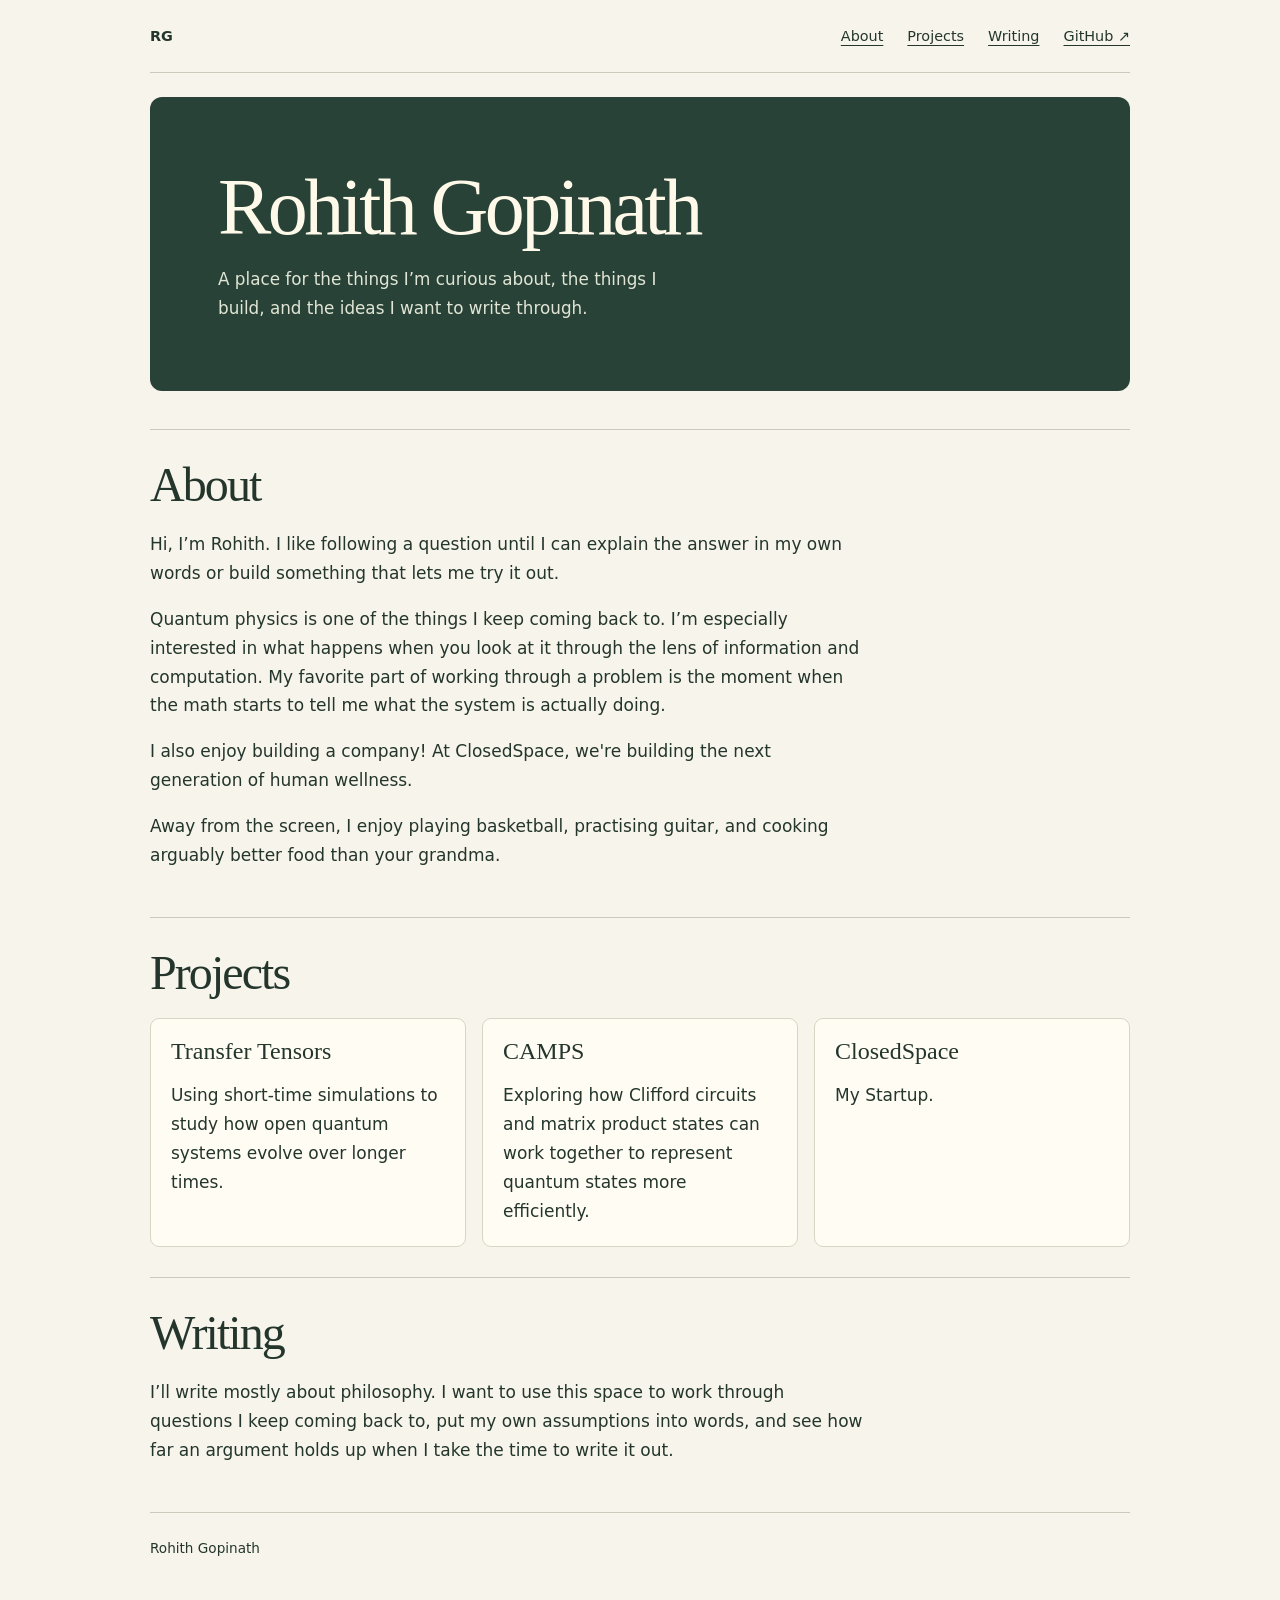
==== index.html @ 57597080 "Add files via upload" ====
<!doctype html>
<html lang="en">
<meta charset="utf-8">
<meta name="viewport" content="width=device-width,initial-scale=1">
<title>Rohith Gopinath</title>
<style>
*{box-sizing:border-box}
body{margin:0;background:#f7f4eb;color:#24362c;font:17px/1.7 system-ui,sans-serif}
.wrap{width:min(1080px,calc(100% - 40px));margin:auto}
a{color:inherit;text-underline-offset:.25em}
a:focus-visible{outline:2px solid #b65834;outline-offset:5px}
nav{display:flex;flex-wrap:wrap;gap:12px 24px;padding:24px 0;border-bottom:1px solid #cbcbbd;font-size:.9rem}
nav strong{margin-right:auto}
header{background:#203a30;color:#fff9e9;border-radius:18px;padding:clamp(28px,7vw,88px);margin:28px 0 56px}
.kicker{font-size:.75rem;font-weight:700;letter-spacing:.19em;text-transform:uppercase}
header .kicker{color:#d6dcb4}
h1,h2,h3{font-family:Georgia,serif;line-height:1.05;font-weight:400;margin:0}
h1{font-size:clamp(3rem,10vw,7rem);letter-spacing:-.06em}
header p:last-child{max-width:44ch;margin:24px 0 0;color:#e0e5d5;font-size:1.15rem}
section{padding:36px 0;border-top:1px solid #cbcbbd}
h2{font-size:clamp(2.4rem,6vw,4rem);letter-spacing:-.04em;margin:10px 0 24px}
.prose{max-width:66ch}
.grid{display:grid;grid-template-columns:repeat(auto-fit,minmax(min(100%,245px),1fr));gap:16px}
article{background:#fffcf4;border:1px solid #d8d5c6;border-radius:14px;padding:24px}
article .kicker{color:#8b432b}
h3{font-size:1.8rem}
article p:last-child{margin-bottom:0}
footer{border-top:1px solid #cbcbbd;padding:24px 0 40px;font-size:.85rem}
.wrap{width:min(980px,calc(100% - 40px))}
header{background:#294237;border-radius:12px;padding:clamp(30px,6vw,68px);margin:24px 0 38px}
h1{font-size:clamp(2.7rem,7vw,5rem);letter-spacing:-.045em}
header p:last-child{font-size:1.05rem;margin-top:16px}
section{padding:30px 0}
h2{font-size:clamp(2rem,5vw,3rem);margin:0 0 20px}
article{border-radius:9px;padding:20px}
h3{font-size:1.5rem}
</style>
<div class="wrap">
<nav aria-label="Main navigation"><strong>RG</strong><a href="#about">About</a><a href="#projects">Projects</a><a href="#writing">Writing</a><a href="https://github.com/TheRGopinath">GitHub ↗</a></nav>
<main>
<header><h1>Rohith Gopinath</h1><p>A place for the things I’m curious about, the things I build, and the ideas I want to write through.</p></header>
<section id="about"><h2>About</h2><div class="prose">
<p>Hi, I’m Rohith. I like following a question until I can explain the answer in my own words or build something that lets me try it out.</p>
<p>Quantum physics is one of the things I keep coming back to. I’m especially interested in what happens when you look at it through the lens of information and computation. My favorite part of working through a problem is the moment when the math starts to tell me what the system is actually doing.</p>
<p>I also enjoy building a company! At ClosedSpace, we're building the next generation of human wellness.</p>
<p>Away from the screen, I enjoy playing basketball, practising guitar, and cooking arguably better food than your grandma.</p>
</div></section>
<section id="projects"><h2>Projects</h2><div class="grid">
<article><h3>Transfer Tensors</h3><p>Using short-time simulations to study how open quantum systems evolve over longer times.</p></article>
<article><h3>CAMPS</h3><p>Exploring how Clifford circuits and matrix product states can work together to represent quantum states more efficiently.</p></article>
<article><h3>ClosedSpace</h3><p>My Startup.</p></article>
</div></section>
<section id="writing"><h2>Writing</h2><p class="prose">I’ll write mostly about philosophy. I want to use this space to work through questions I keep coming back to, put my own assumptions into words, and see how far an argument holds up when I take the time to write it out.</p></section>
</main>
<footer>Rohith Gopinath</footer>
</div>
</html>
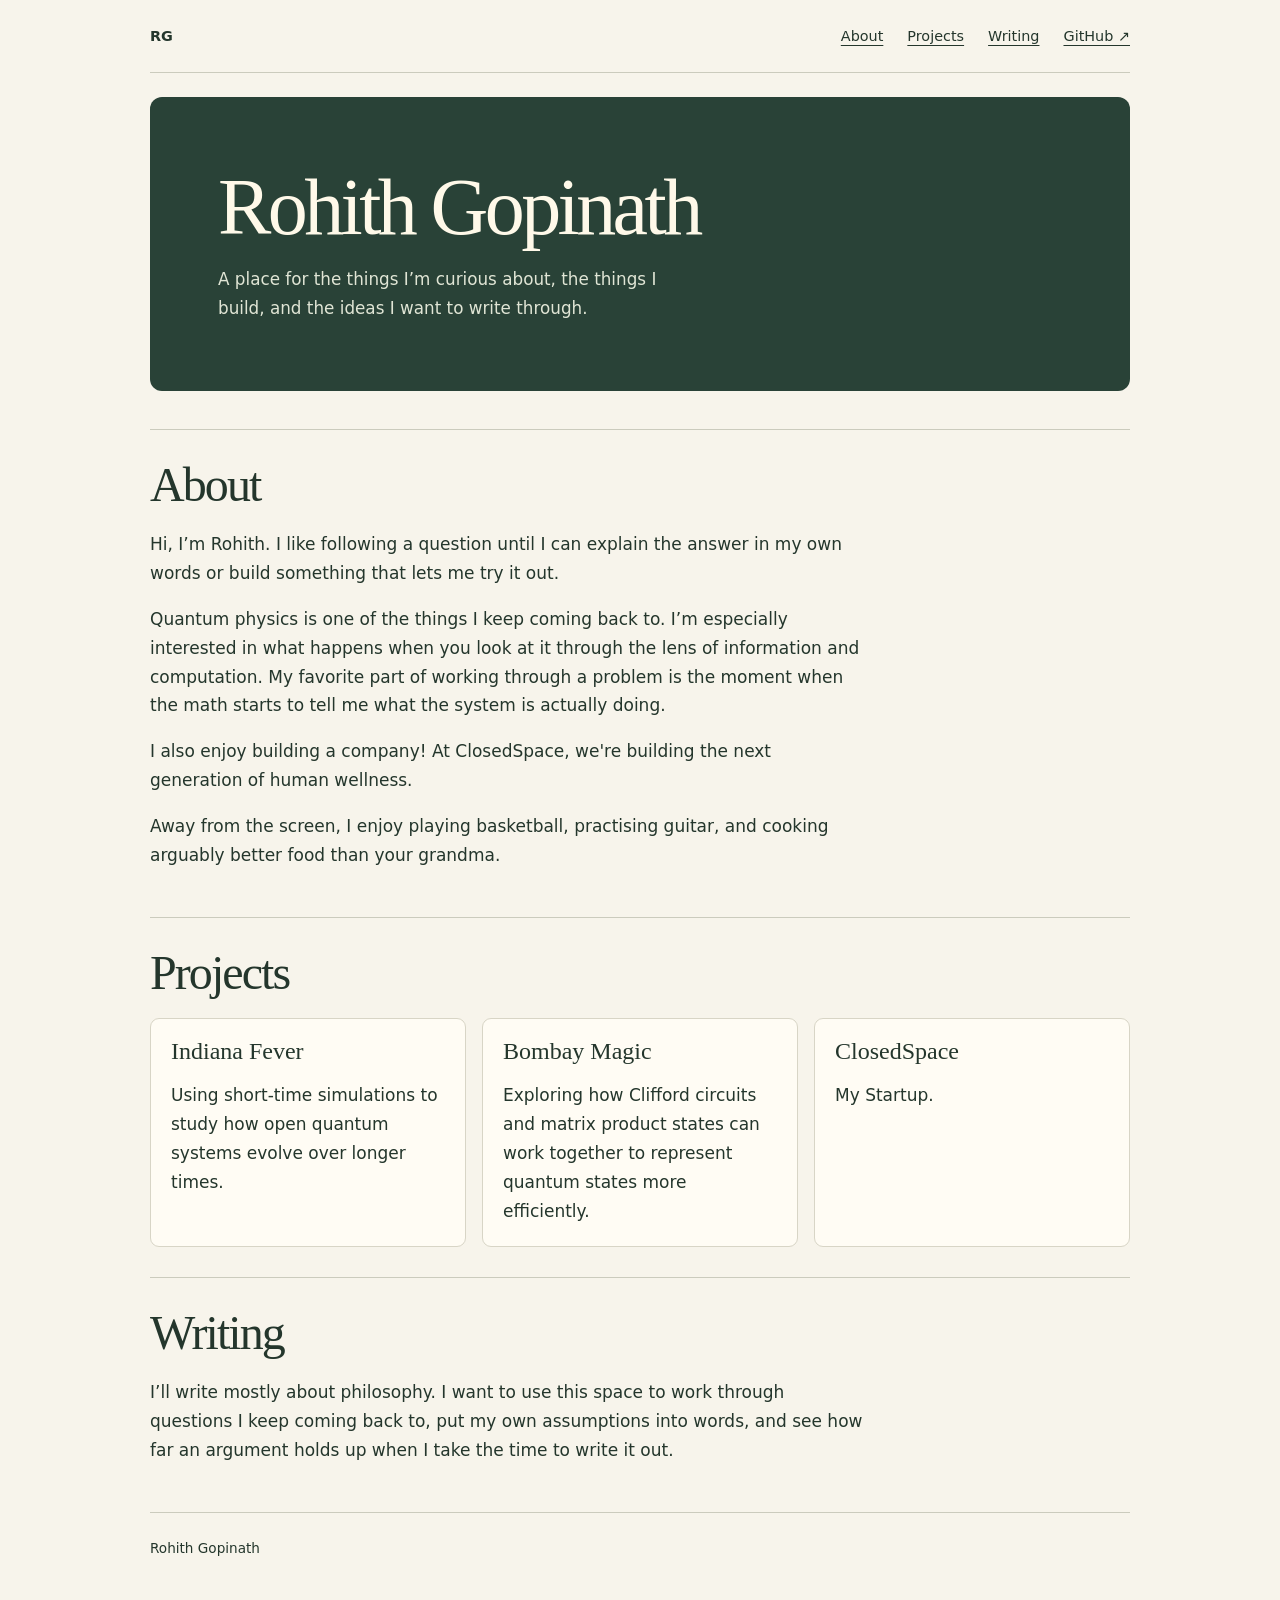
==== commit 130700db: "Update index.html" ====
--- a/index.html
+++ b/index.html
@@ -1,57 +1,57 @@
-<!doctype html>
-<html lang="en">
-<meta charset="utf-8">
-<meta name="viewport" content="width=device-width,initial-scale=1">
-<title>Rohith Gopinath</title>
-<style>
-*{box-sizing:border-box}
-body{margin:0;background:#f7f4eb;color:#24362c;font:17px/1.7 system-ui,sans-serif}
-.wrap{width:min(1080px,calc(100% - 40px));margin:auto}
-a{color:inherit;text-underline-offset:.25em}
-a:focus-visible{outline:2px solid #b65834;outline-offset:5px}
-nav{display:flex;flex-wrap:wrap;gap:12px 24px;padding:24px 0;border-bottom:1px solid #cbcbbd;font-size:.9rem}
-nav strong{margin-right:auto}
-header{background:#203a30;color:#fff9e9;border-radius:18px;padding:clamp(28px,7vw,88px);margin:28px 0 56px}
-.kicker{font-size:.75rem;font-weight:700;letter-spacing:.19em;text-transform:uppercase}
-header .kicker{color:#d6dcb4}
-h1,h2,h3{font-family:Georgia,serif;line-height:1.05;font-weight:400;margin:0}
-h1{font-size:clamp(3rem,10vw,7rem);letter-spacing:-.06em}
-header p:last-child{max-width:44ch;margin:24px 0 0;color:#e0e5d5;font-size:1.15rem}
-section{padding:36px 0;border-top:1px solid #cbcbbd}
-h2{font-size:clamp(2.4rem,6vw,4rem);letter-spacing:-.04em;margin:10px 0 24px}
-.prose{max-width:66ch}
-.grid{display:grid;grid-template-columns:repeat(auto-fit,minmax(min(100%,245px),1fr));gap:16px}
-article{background:#fffcf4;border:1px solid #d8d5c6;border-radius:14px;padding:24px}
-article .kicker{color:#8b432b}
-h3{font-size:1.8rem}
-article p:last-child{margin-bottom:0}
-footer{border-top:1px solid #cbcbbd;padding:24px 0 40px;font-size:.85rem}
-.wrap{width:min(980px,calc(100% - 40px))}
-header{background:#294237;border-radius:12px;padding:clamp(30px,6vw,68px);margin:24px 0 38px}
-h1{font-size:clamp(2.7rem,7vw,5rem);letter-spacing:-.045em}
-header p:last-child{font-size:1.05rem;margin-top:16px}
-section{padding:30px 0}
-h2{font-size:clamp(2rem,5vw,3rem);margin:0 0 20px}
-article{border-radius:9px;padding:20px}
-h3{font-size:1.5rem}
-</style>
-<div class="wrap">
-<nav aria-label="Main navigation"><strong>RG</strong><a href="#about">About</a><a href="#projects">Projects</a><a href="#writing">Writing</a><a href="https://github.com/TheRGopinath">GitHub ↗</a></nav>
-<main>
-<header><h1>Rohith Gopinath</h1><p>A place for the things I’m curious about, the things I build, and the ideas I want to write through.</p></header>
-<section id="about"><h2>About</h2><div class="prose">
-<p>Hi, I’m Rohith. I like following a question until I can explain the answer in my own words or build something that lets me try it out.</p>
-<p>Quantum physics is one of the things I keep coming back to. I’m especially interested in what happens when you look at it through the lens of information and computation. My favorite part of working through a problem is the moment when the math starts to tell me what the system is actually doing.</p>
-<p>I also enjoy building a company! At ClosedSpace, we're building the next generation of human wellness.</p>
-<p>Away from the screen, I enjoy playing basketball, practising guitar, and cooking arguably better food than your grandma.</p>
-</div></section>
-<section id="projects"><h2>Projects</h2><div class="grid">
-<article><h3>Transfer Tensors</h3><p>Using short-time simulations to study how open quantum systems evolve over longer times.</p></article>
-<article><h3>CAMPS</h3><p>Exploring how Clifford circuits and matrix product states can work together to represent quantum states more efficiently.</p></article>
-<article><h3>ClosedSpace</h3><p>My Startup.</p></article>
-</div></section>
-<section id="writing"><h2>Writing</h2><p class="prose">I’ll write mostly about philosophy. I want to use this space to work through questions I keep coming back to, put my own assumptions into words, and see how far an argument holds up when I take the time to write it out.</p></section>
-</main>
-<footer>Rohith Gopinath</footer>
-</div>
+<!doctype html>
+<html lang="en">
+<meta charset="utf-8">
+<meta name="viewport" content="width=device-width,initial-scale=1">
+<title>Rohith Gopinath</title>
+<style>
+*{box-sizing:border-box}
+body{margin:0;background:#f7f4eb;color:#24362c;font:17px/1.7 system-ui,sans-serif}
+.wrap{width:min(1080px,calc(100% - 40px));margin:auto}
+a{color:inherit;text-underline-offset:.25em}
+a:focus-visible{outline:2px solid #b65834;outline-offset:5px}
+nav{display:flex;flex-wrap:wrap;gap:12px 24px;padding:24px 0;border-bottom:1px solid #cbcbbd;font-size:.9rem}
+nav strong{margin-right:auto}
+header{background:#203a30;color:#fff9e9;border-radius:18px;padding:clamp(28px,7vw,88px);margin:28px 0 56px}
+.kicker{font-size:.75rem;font-weight:700;letter-spacing:.19em;text-transform:uppercase}
+header .kicker{color:#d6dcb4}
+h1,h2,h3{font-family:Georgia,serif;line-height:1.05;font-weight:400;margin:0}
+h1{font-size:clamp(3rem,10vw,7rem);letter-spacing:-.06em}
+header p:last-child{max-width:44ch;margin:24px 0 0;color:#e0e5d5;font-size:1.15rem}
+section{padding:36px 0;border-top:1px solid #cbcbbd}
+h2{font-size:clamp(2.4rem,6vw,4rem);letter-spacing:-.04em;margin:10px 0 24px}
+.prose{max-width:66ch}
+.grid{display:grid;grid-template-columns:repeat(auto-fit,minmax(min(100%,245px),1fr));gap:16px}
+article{background:#fffcf4;border:1px solid #d8d5c6;border-radius:14px;padding:24px}
+article .kicker{color:#8b432b}
+h3{font-size:1.8rem}
+article p:last-child{margin-bottom:0}
+footer{border-top:1px solid #cbcbbd;padding:24px 0 40px;font-size:.85rem}
+.wrap{width:min(980px,calc(100% - 40px))}
+header{background:#294237;border-radius:12px;padding:clamp(30px,6vw,68px);margin:24px 0 38px}
+h1{font-size:clamp(2.7rem,7vw,5rem);letter-spacing:-.045em}
+header p:last-child{font-size:1.05rem;margin-top:16px}
+section{padding:30px 0}
+h2{font-size:clamp(2rem,5vw,3rem);margin:0 0 20px}
+article{border-radius:9px;padding:20px}
+h3{font-size:1.5rem}
+</style>
+<div class="wrap">
+<nav aria-label="Main navigation"><strong>RG</strong><a href="#about">About</a><a href="#projects">Projects</a><a href="#writing">Writing</a><a href="https://github.com/TheRGopinath">GitHub ↗</a></nav>
+<main>
+<header><h1>Rohith Gopinath</h1><p>A place for the things I’m curious about, the things I build, and the ideas I want to write through.</p></header>
+<section id="about"><h2>About</h2><div class="prose">
+<p>Hi, I’m Rohith. I like following a question until I can explain the answer in my own words or build something that lets me try it out.</p>
+<p>Quantum physics is one of the things I keep coming back to. I’m especially interested in what happens when you look at it through the lens of information and computation. My favorite part of working through a problem is the moment when the math starts to tell me what the system is actually doing.</p>
+<p>I also enjoy building a company! At ClosedSpace, we're building the next generation of human wellness.</p>
+<p>Away from the screen, I enjoy playing basketball, practising guitar, and cooking arguably better food than your grandma.</p>
+</div></section>
+<section id="projects"><h2>Projects</h2><div class="grid">
+<article><h3>Indiana Fever</h3><p>Using short-time simulations to study how open quantum systems evolve over longer times.</p></article>
+<article><h3>Bombay Magic</h3><p>Exploring how Clifford circuits and matrix product states can work together to represent quantum states more efficiently.</p></article>
+<article><h3>ClosedSpace</h3><p>My Startup.</p></article>
+</div></section>
+<section id="writing"><h2>Writing</h2><p class="prose">I’ll write mostly about philosophy. I want to use this space to work through questions I keep coming back to, put my own assumptions into words, and see how far an argument holds up when I take the time to write it out.</p></section>
+</main>
+<footer>Rohith Gopinath</footer>
+</div>
 </html>
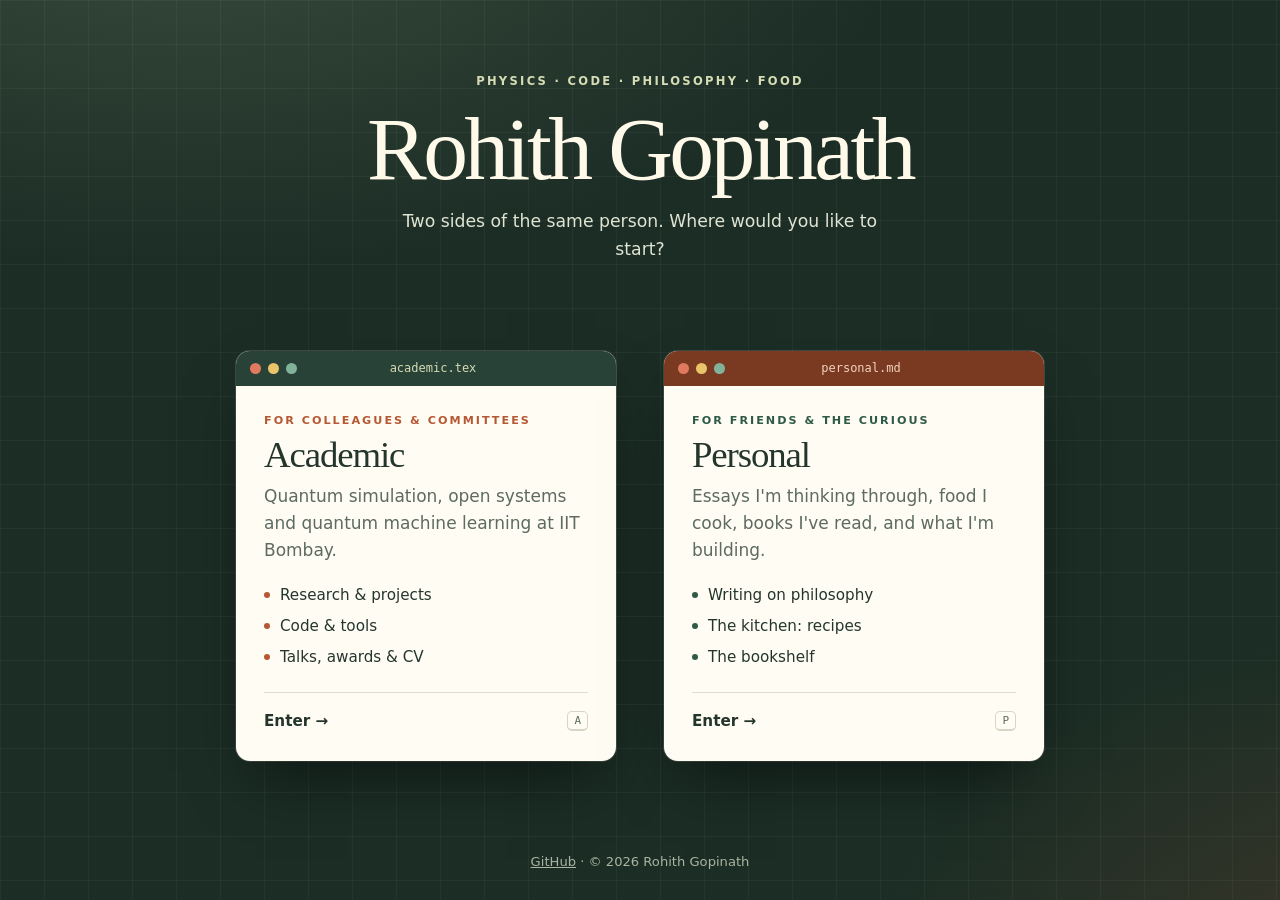
==== commit 942f9b1a: "Redesign site: landing chooser with academic and personal sides - Landing page with two floating win" ====
--- a/index.html
+++ b/index.html
@@ -1,57 +1,135 @@
-<!doctype html>
-<html lang="en">
-<meta charset="utf-8">
-<meta name="viewport" content="width=device-width,initial-scale=1">
-<title>Rohith Gopinath</title>
-<style>
-*{box-sizing:border-box}
-body{margin:0;background:#f7f4eb;color:#24362c;font:17px/1.7 system-ui,sans-serif}
-.wrap{width:min(1080px,calc(100% - 40px));margin:auto}
-a{color:inherit;text-underline-offset:.25em}
-a:focus-visible{outline:2px solid #b65834;outline-offset:5px}
-nav{display:flex;flex-wrap:wrap;gap:12px 24px;padding:24px 0;border-bottom:1px solid #cbcbbd;font-size:.9rem}
-nav strong{margin-right:auto}
-header{background:#203a30;color:#fff9e9;border-radius:18px;padding:clamp(28px,7vw,88px);margin:28px 0 56px}
-.kicker{font-size:.75rem;font-weight:700;letter-spacing:.19em;text-transform:uppercase}
-header .kicker{color:#d6dcb4}
-h1,h2,h3{font-family:Georgia,serif;line-height:1.05;font-weight:400;margin:0}
-h1{font-size:clamp(3rem,10vw,7rem);letter-spacing:-.06em}
-header p:last-child{max-width:44ch;margin:24px 0 0;color:#e0e5d5;font-size:1.15rem}
-section{padding:36px 0;border-top:1px solid #cbcbbd}
-h2{font-size:clamp(2.4rem,6vw,4rem);letter-spacing:-.04em;margin:10px 0 24px}
-.prose{max-width:66ch}
-.grid{display:grid;grid-template-columns:repeat(auto-fit,minmax(min(100%,245px),1fr));gap:16px}
-article{background:#fffcf4;border:1px solid #d8d5c6;border-radius:14px;padding:24px}
-article .kicker{color:#8b432b}
-h3{font-size:1.8rem}
-article p:last-child{margin-bottom:0}
-footer{border-top:1px solid #cbcbbd;padding:24px 0 40px;font-size:.85rem}
-.wrap{width:min(980px,calc(100% - 40px))}
-header{background:#294237;border-radius:12px;padding:clamp(30px,6vw,68px);margin:24px 0 38px}
-h1{font-size:clamp(2.7rem,7vw,5rem);letter-spacing:-.045em}
-header p:last-child{font-size:1.05rem;margin-top:16px}
-section{padding:30px 0}
-h2{font-size:clamp(2rem,5vw,3rem);margin:0 0 20px}
-article{border-radius:9px;padding:20px}
-h3{font-size:1.5rem}
-</style>
-<div class="wrap">
-<nav aria-label="Main navigation"><strong>RG</strong><a href="#about">About</a><a href="#projects">Projects</a><a href="#writing">Writing</a><a href="https://github.com/TheRGopinath">GitHub ↗</a></nav>
-<main>
-<header><h1>Rohith Gopinath</h1><p>A place for the things I’m curious about, the things I build, and the ideas I want to write through.</p></header>
-<section id="about"><h2>About</h2><div class="prose">
-<p>Hi, I’m Rohith. I like following a question until I can explain the answer in my own words or build something that lets me try it out.</p>
-<p>Quantum physics is one of the things I keep coming back to. I’m especially interested in what happens when you look at it through the lens of information and computation. My favorite part of working through a problem is the moment when the math starts to tell me what the system is actually doing.</p>
-<p>I also enjoy building a company! At ClosedSpace, we're building the next generation of human wellness.</p>
-<p>Away from the screen, I enjoy playing basketball, practising guitar, and cooking arguably better food than your grandma.</p>
-</div></section>
-<section id="projects"><h2>Projects</h2><div class="grid">
-<article><h3>Indiana Fever</h3><p>Using short-time simulations to study how open quantum systems evolve over longer times.</p></article>
-<article><h3>Bombay Magic</h3><p>Exploring how Clifford circuits and matrix product states can work together to represent quantum states more efficiently.</p></article>
-<article><h3>ClosedSpace</h3><p>My Startup.</p></article>
-</div></section>
-<section id="writing"><h2>Writing</h2><p class="prose">I’ll write mostly about philosophy. I want to use this space to work through questions I keep coming back to, put my own assumptions into words, and see how far an argument holds up when I take the time to write it out.</p></section>
-</main>
-<footer>Rohith Gopinath</footer>
-</div>
-</html>
+<!doctype html>
+<html lang="en">
+<head>
+<meta charset="utf-8">
+<meta name="viewport" content="width=device-width,initial-scale=1">
+<title>Rohith Gopinath</title>
+<meta name="description" content="Rohith Gopinath — physics student at IIT Bombay working on quantum simulation and quantum machine learning. Pick the academic or the personal side.">
+<meta property="og:title" content="Rohith Gopinath">
+<meta property="og:description" content="Quantum physics, code, philosophy and food. Pick a side.">
+<meta property="og:type" content="website">
+<link rel="icon" href="assets/favicon.svg" type="image/svg+xml">
+<style>
+*{box-sizing:border-box}
+html,body{height:100%}
+body{
+  margin:0;min-height:100%;display:flex;flex-direction:column;
+  font:17px/1.6 system-ui,-apple-system,"Segoe UI",Roboto,sans-serif;
+  color:#fff9e9;background:#1b2d25;
+  background-image:
+    radial-gradient(1200px 600px at 15% -10%,rgba(214,220,180,.16),transparent 60%),
+    radial-gradient(900px 600px at 110% 110%,rgba(182,88,52,.22),transparent 60%),
+    linear-gradient(rgba(255,249,233,.045) 1px,transparent 1px),
+    linear-gradient(90deg,rgba(255,249,233,.045) 1px,transparent 1px);
+  background-size:auto,auto,44px 44px,44px 44px;
+  -webkit-font-smoothing:antialiased;
+}
+.serif{font-family:"Iowan Old Style","Palatino Linotype",Palatino,Georgia,serif;font-weight:400}
+header{padding:clamp(36px,8vh,84px) 20px 10px;text-align:center}
+.kicker{font-size:.72rem;font-weight:700;letter-spacing:.2em;text-transform:uppercase;color:#d6dcb4}
+h1{font-size:clamp(2.8rem,8vw,5.6rem);letter-spacing:-.04em;line-height:1;margin:14px 0 14px}
+.lede{margin:0 auto;max-width:46ch;color:#dfe4d3;font-size:1.08rem}
+
+main{flex:1;display:flex;align-items:center;justify-content:center;padding:28px 20px 40px}
+.choices{display:grid;grid-template-columns:repeat(2,minmax(0,380px));gap:clamp(22px,4vw,48px)}
+@media (max-width:760px){.choices{grid-template-columns:minmax(0,420px)}}
+
+/* the floating windows */
+.win{
+  display:block;text-decoration:none;color:#24362c;background:#fffcf4;
+  border-radius:14px;overflow:hidden;
+  box-shadow:0 30px 60px -20px rgba(0,0,0,.55),0 0 0 1px rgba(255,249,233,.15);
+  animation:float 7s ease-in-out infinite;
+  transition:transform .25s ease,box-shadow .25s ease;
+}
+.win.personal{animation-delay:-3.5s}
+.win:hover,.win:focus-visible{animation-play-state:paused;transform:translateY(-10px) rotate(0deg) scale(1.02);box-shadow:0 40px 80px -20px rgba(0,0,0,.65),0 0 0 2px #d6dcb4;outline:none}
+@keyframes float{
+  0%,100%{transform:translateY(0) rotate(-.6deg)}
+  50%{transform:translateY(-12px) rotate(.6deg)}
+}
+@media (prefers-reduced-motion:reduce){.win{animation:none}}
+
+.bar{display:flex;align-items:center;gap:7px;padding:11px 14px;background:#ece7d8;border-bottom:1px solid #d8d5c6;font:12px/1 ui-monospace,"SF Mono",Menlo,Consolas,monospace;color:#5d6b61}
+.bar i{width:11px;height:11px;border-radius:50%;background:#d4cfbf;display:inline-block}
+.bar i:nth-child(1){background:#e07a5f}.bar i:nth-child(2){background:#e9c46a}.bar i:nth-child(3){background:#81b29a}
+.bar span{margin-left:auto;margin-right:auto;transform:translateX(-20px)}
+
+.body{padding:26px 28px 28px}
+.body .tag{font-size:.7rem;font-weight:700;letter-spacing:.18em;text-transform:uppercase;color:#b65834}
+.personal .body .tag{color:#2f5a46}
+.body h2{font-size:2.3rem;letter-spacing:-.03em;margin:6px 0 8px;line-height:1.05}
+.body p{margin:0 0 18px;color:#5d6b61}
+.body ul{list-style:none;padding:0;margin:0 0 22px;display:grid;gap:7px}
+.body li{display:flex;gap:10px;align-items:baseline;font-size:.95rem}
+.body li::before{content:"";flex:none;width:6px;height:6px;border-radius:50%;background:#b65834;transform:translateY(-2px)}
+.personal .body li::before{background:#2f5a46}
+.enter{display:flex;justify-content:space-between;align-items:center;padding-top:16px;border-top:1px solid #e3dfd0;font-weight:600;font-size:.95rem}
+.enter kbd{font:11px ui-monospace,Menlo,Consolas,monospace;border:1px solid #d8d5c6;border-bottom-width:2px;border-radius:5px;padding:2px 6px;color:#5d6b61;font-weight:400}
+.arrow{transition:transform .2s}
+.win:hover .arrow{transform:translateX(5px)}
+.academic .bar{background:#294237;color:#d6dcb4;border-color:#294237}
+.personal .bar{background:#7a3a22;color:#f3d2bd;border-color:#7a3a22}
+
+footer{text-align:center;padding:0 20px 28px;font-size:.82rem;color:#aab49f}
+footer a{color:inherit}
+@media (hover:none){.enter kbd{display:none}}
+</style>
+</head>
+<body>
+<header>
+  <div class="kicker">Physics · Code · Philosophy · Food</div>
+  <h1 class="serif">Rohith Gopinath</h1>
+  <p class="lede">Two sides of the same person. Where would you like to start?</p>
+</header>
+
+<main>
+  <div class="choices">
+    <a class="win academic" href="academic/" aria-label="Academic: research, code and CV">
+      <div class="bar" aria-hidden="true"><i></i><i></i><i></i><span>academic.tex</span></div>
+      <div class="body">
+        <div class="tag">For colleagues &amp; committees</div>
+        <h2 class="serif">Academic</h2>
+        <p>Quantum simulation, open systems and quantum machine learning at IIT Bombay.</p>
+        <ul>
+          <li>Research &amp; projects</li>
+          <li>Code &amp; tools</li>
+          <li>Talks, awards &amp; CV</li>
+        </ul>
+        <div class="enter"><span>Enter <span class="arrow">→</span></span><kbd>A</kbd></div>
+      </div>
+    </a>
+
+    <a class="win personal" href="personal/" aria-label="Personal: writing, recipes and books">
+      <div class="bar" aria-hidden="true"><i></i><i></i><i></i><span>personal.md</span></div>
+      <div class="body">
+        <div class="tag">For friends &amp; the curious</div>
+        <h2 class="serif">Personal</h2>
+        <p>Essays I'm thinking through, food I cook, books I've read, and what I'm building.</p>
+        <ul>
+          <li>Writing on philosophy</li>
+          <li>The kitchen: recipes</li>
+          <li>The bookshelf</li>
+        </ul>
+        <div class="enter"><span>Enter <span class="arrow">→</span></span><kbd>P</kbd></div>
+      </div>
+    </a>
+  </div>
+</main>
+
+<footer>
+  <a href="https://github.com/TheRGopinath">GitHub</a> · © <span id="y">2026</span> Rohith Gopinath
+</footer>
+
+<script>
+  document.getElementById('y').textContent = new Date().getFullYear();
+  // Keyboard shortcuts: A → academic, P → personal
+  document.addEventListener('keydown', function (e) {
+    if (e.metaKey || e.ctrlKey || e.altKey) return;
+    var k = e.key.toLowerCase();
+    if (k === 'a') location.href = 'academic/';
+    if (k === 'p') location.href = 'personal/';
+  });
+</script>
+</body>
+</html>
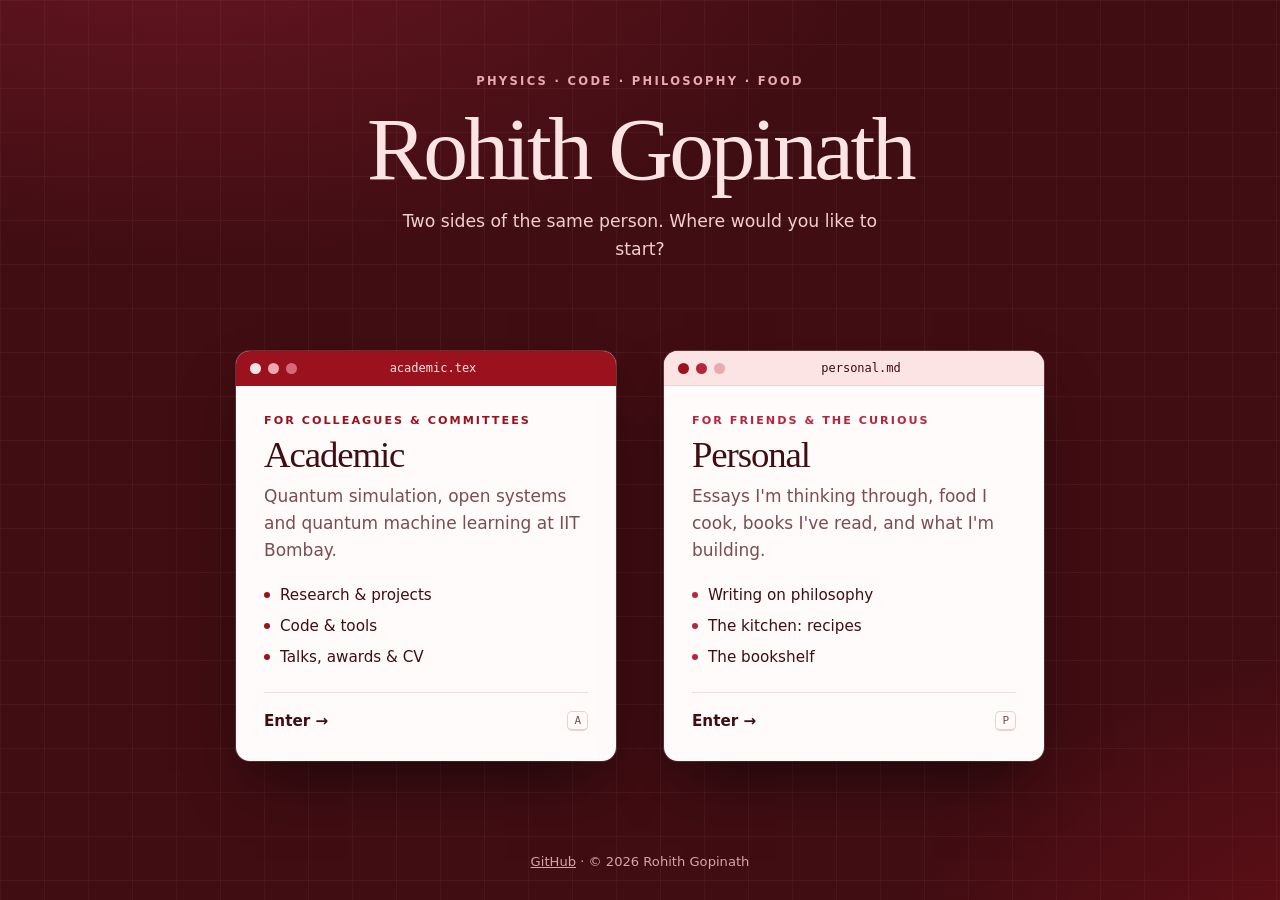
==== commit c626b3bd: "Bordeaux/blush palette, use real CV PDF, CV-accurate academic content - Palette: deep bordeaux #3F0D" ====
--- a/index.html
+++ b/index.html
@@ -15,20 +15,20 @@
 body{
   margin:0;min-height:100%;display:flex;flex-direction:column;
   font:17px/1.6 system-ui,-apple-system,"Segoe UI",Roboto,sans-serif;
-  color:#fff9e9;background:#1b2d25;
+  color:#FBE4E3;background:#3F0D12;
   background-image:
-    radial-gradient(1200px 600px at 15% -10%,rgba(214,220,180,.16),transparent 60%),
-    radial-gradient(900px 600px at 110% 110%,rgba(182,88,52,.22),transparent 60%),
-    linear-gradient(rgba(255,249,233,.045) 1px,transparent 1px),
-    linear-gradient(90deg,rgba(255,249,233,.045) 1px,transparent 1px);
+    radial-gradient(1200px 600px at 15% -10%,rgba(181,38,62,.35),transparent 60%),
+    radial-gradient(900px 600px at 110% 110%,rgba(155,17,30,.45),transparent 60%),
+    linear-gradient(rgba(251,228,227,.05) 1px,transparent 1px),
+    linear-gradient(90deg,rgba(251,228,227,.05) 1px,transparent 1px);
   background-size:auto,auto,44px 44px,44px 44px;
   -webkit-font-smoothing:antialiased;
 }
 .serif{font-family:"Iowan Old Style","Palatino Linotype",Palatino,Georgia,serif;font-weight:400}
 header{padding:clamp(36px,8vh,84px) 20px 10px;text-align:center}
-.kicker{font-size:.72rem;font-weight:700;letter-spacing:.2em;text-transform:uppercase;color:#d6dcb4}
+.kicker{font-size:.72rem;font-weight:700;letter-spacing:.2em;text-transform:uppercase;color:#E9A9AE}
 h1{font-size:clamp(2.8rem,8vw,5.6rem);letter-spacing:-.04em;line-height:1;margin:14px 0 14px}
-.lede{margin:0 auto;max-width:46ch;color:#dfe4d3;font-size:1.08rem}
+.lede{margin:0 auto;max-width:46ch;color:#F2CFCF;font-size:1.08rem}
 
 main{flex:1;display:flex;align-items:center;justify-content:center;padding:28px 20px 40px}
 .choices{display:grid;grid-template-columns:repeat(2,minmax(0,380px));gap:clamp(22px,4vw,48px)}
@@ -36,42 +36,43 @@
 
 /* the floating windows */
 .win{
-  display:block;text-decoration:none;color:#24362c;background:#fffcf4;
+  display:block;text-decoration:none;color:#3F0D12;background:#FFFBFA;
   border-radius:14px;overflow:hidden;
-  box-shadow:0 30px 60px -20px rgba(0,0,0,.55),0 0 0 1px rgba(255,249,233,.15);
+  box-shadow:0 30px 60px -20px rgba(0,0,0,.6),0 0 0 1px rgba(251,228,227,.18);
   animation:float 7s ease-in-out infinite;
   transition:transform .25s ease,box-shadow .25s ease;
 }
 .win.personal{animation-delay:-3.5s}
-.win:hover,.win:focus-visible{animation-play-state:paused;transform:translateY(-10px) rotate(0deg) scale(1.02);box-shadow:0 40px 80px -20px rgba(0,0,0,.65),0 0 0 2px #d6dcb4;outline:none}
+.win:hover,.win:focus-visible{animation-play-state:paused;transform:translateY(-10px) rotate(0deg) scale(1.02);box-shadow:0 40px 80px -20px rgba(0,0,0,.65),0 0 0 2px #B5263E;outline:none}
 @keyframes float{
   0%,100%{transform:translateY(0) rotate(-.6deg)}
   50%{transform:translateY(-12px) rotate(.6deg)}
 }
 @media (prefers-reduced-motion:reduce){.win{animation:none}}
 
-.bar{display:flex;align-items:center;gap:7px;padding:11px 14px;background:#ece7d8;border-bottom:1px solid #d8d5c6;font:12px/1 ui-monospace,"SF Mono",Menlo,Consolas,monospace;color:#5d6b61}
-.bar i{width:11px;height:11px;border-radius:50%;background:#d4cfbf;display:inline-block}
-.bar i:nth-child(1){background:#e07a5f}.bar i:nth-child(2){background:#e9c46a}.bar i:nth-child(3){background:#81b29a}
+.bar{display:flex;align-items:center;gap:7px;padding:11px 14px;background:#FBE4E3;border-bottom:1px solid #EDCFCD;font:12px/1 ui-monospace,"SF Mono",Menlo,Consolas,monospace;color:#7A4D52}
+.bar i{width:11px;height:11px;border-radius:50%;display:inline-block}
+.bar i:nth-child(1){background:#9B111E}.bar i:nth-child(2){background:#B5263E}.bar i:nth-child(3){background:#E9A9AE}
 .bar span{margin-left:auto;margin-right:auto;transform:translateX(-20px)}
 
 .body{padding:26px 28px 28px}
-.body .tag{font-size:.7rem;font-weight:700;letter-spacing:.18em;text-transform:uppercase;color:#b65834}
-.personal .body .tag{color:#2f5a46}
+.body .tag{font-size:.7rem;font-weight:700;letter-spacing:.18em;text-transform:uppercase;color:#9B111E}
+.personal .body .tag{color:#B5263E}
 .body h2{font-size:2.3rem;letter-spacing:-.03em;margin:6px 0 8px;line-height:1.05}
-.body p{margin:0 0 18px;color:#5d6b61}
+.body p{margin:0 0 18px;color:#7A4D52}
 .body ul{list-style:none;padding:0;margin:0 0 22px;display:grid;gap:7px}
 .body li{display:flex;gap:10px;align-items:baseline;font-size:.95rem}
-.body li::before{content:"";flex:none;width:6px;height:6px;border-radius:50%;background:#b65834;transform:translateY(-2px)}
-.personal .body li::before{background:#2f5a46}
-.enter{display:flex;justify-content:space-between;align-items:center;padding-top:16px;border-top:1px solid #e3dfd0;font-weight:600;font-size:.95rem}
-.enter kbd{font:11px ui-monospace,Menlo,Consolas,monospace;border:1px solid #d8d5c6;border-bottom-width:2px;border-radius:5px;padding:2px 6px;color:#5d6b61;font-weight:400}
+.body li::before{content:"";flex:none;width:6px;height:6px;border-radius:50%;background:#9B111E;transform:translateY(-2px)}
+.personal .body li::before{background:#B5263E}
+.enter{display:flex;justify-content:space-between;align-items:center;padding-top:16px;border-top:1px solid #F3DCDA;font-weight:600;font-size:.95rem}
+.enter kbd{font:11px ui-monospace,Menlo,Consolas,monospace;border:1px solid #EDCFCD;border-bottom-width:2px;border-radius:5px;padding:2px 6px;color:#7A4D52;font-weight:400}
 .arrow{transition:transform .2s}
 .win:hover .arrow{transform:translateX(5px)}
-.academic .bar{background:#294237;color:#d6dcb4;border-color:#294237}
-.personal .bar{background:#7a3a22;color:#f3d2bd;border-color:#7a3a22}
+.academic .bar{background:#9B111E;color:#FBE4E3;border-color:#9B111E}
+.academic .bar i:nth-child(1){background:#FBE4E3}.academic .bar i:nth-child(2){background:#E9A9AE}.academic .bar i:nth-child(3){background:#D46A78}
+.personal .bar{background:#FBE4E3;color:#3F0D12;border-color:#EDCFCD}
 
-footer{text-align:center;padding:0 20px 28px;font-size:.82rem;color:#aab49f}
+footer{text-align:center;padding:0 20px 28px;font-size:.82rem;color:#D9A2A6}
 footer a{color:inherit}
 @media (hover:none){.enter kbd{display:none}}
 </style>
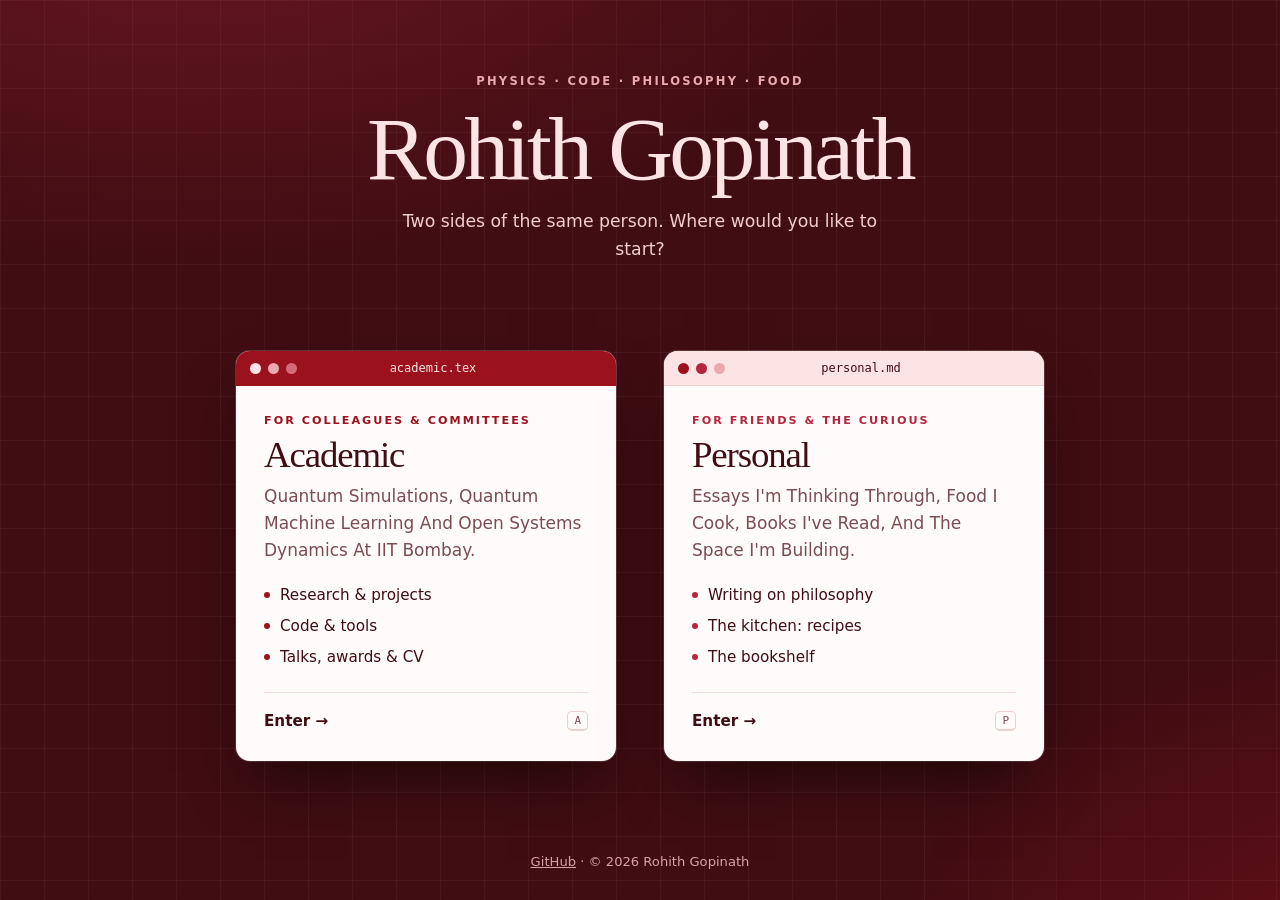
==== commit 7f6036eb: "Landing card copy, gmail contact, new projects and IUCAA workshop - Title-case academic and personal" ====
--- a/index.html
+++ b/index.html
@@ -91,7 +91,7 @@
       <div class="body">
         <div class="tag">For colleagues &amp; committees</div>
         <h2 class="serif">Academic</h2>
-        <p>Quantum simulation, open systems and quantum machine learning at IIT Bombay.</p>
+        <p>Quantum Simulations, Quantum Machine Learning And Open Systems Dynamics At IIT Bombay.</p>
         <ul>
           <li>Research &amp; projects</li>
           <li>Code &amp; tools</li>
@@ -106,7 +106,7 @@
       <div class="body">
         <div class="tag">For friends &amp; the curious</div>
         <h2 class="serif">Personal</h2>
-        <p>Essays I'm thinking through, food I cook, books I've read, and what I'm building.</p>
+        <p>Essays I'm Thinking Through, Food I Cook, Books I've Read, And The Space I'm Building.</p>
         <ul>
           <li>Writing on philosophy</li>
           <li>The kitchen: recipes</li>
